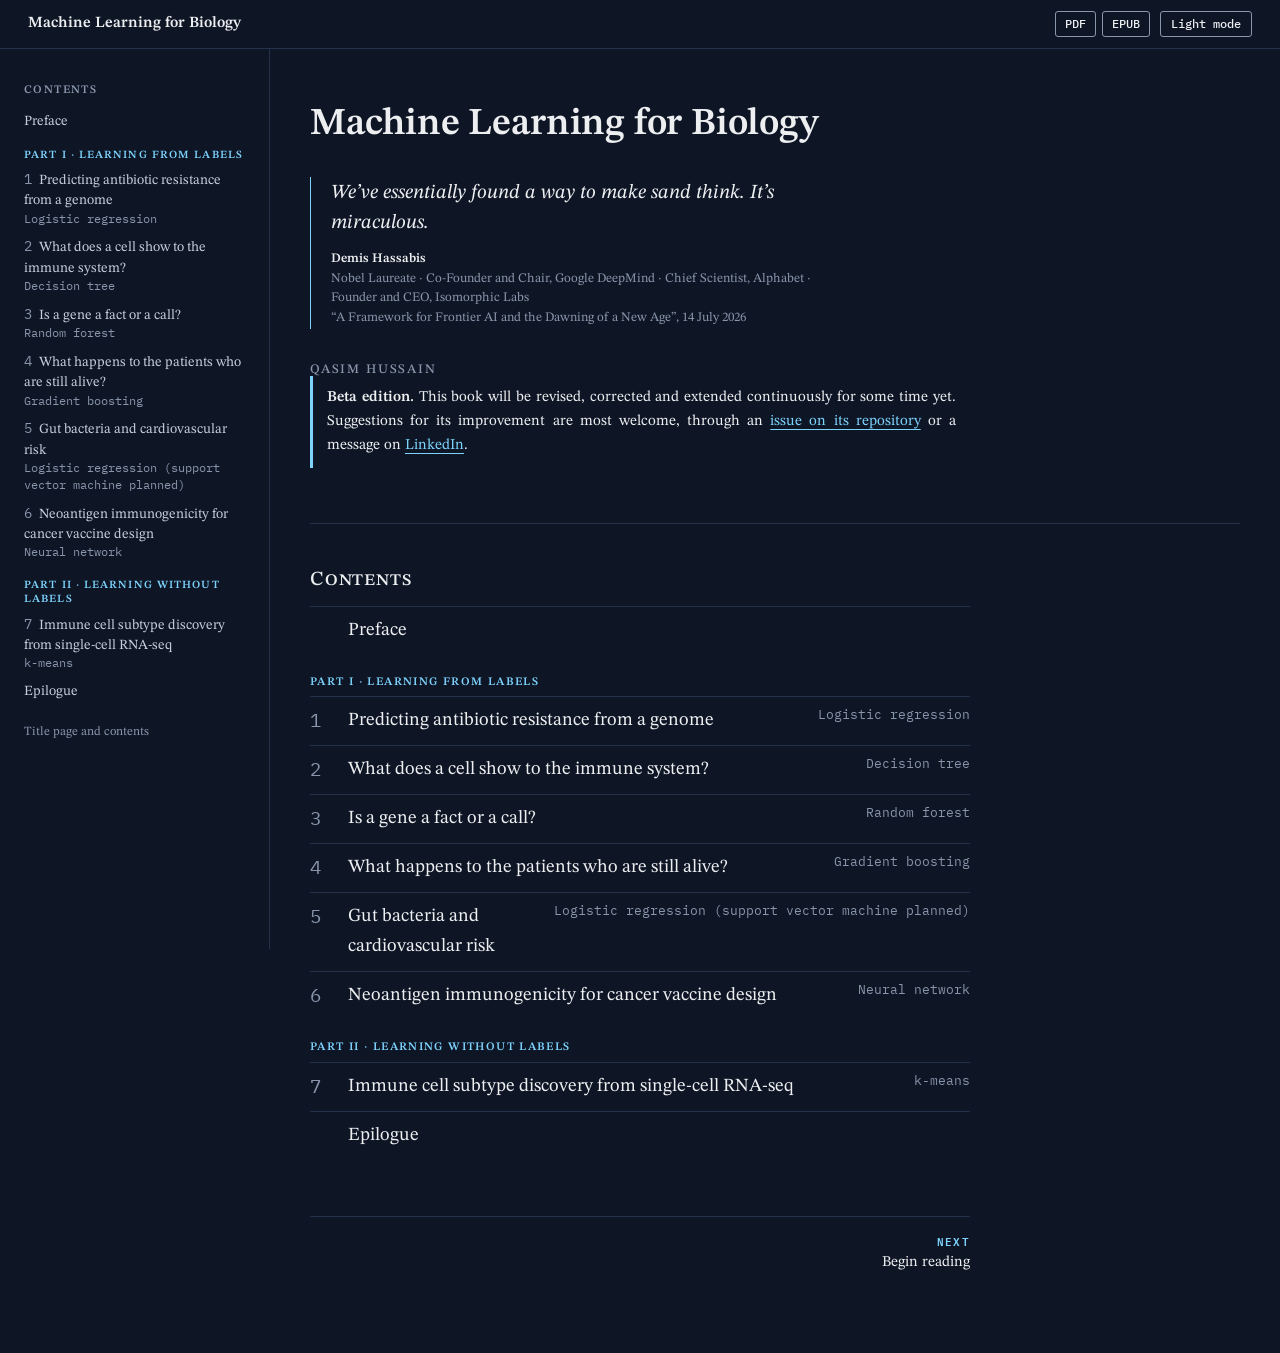
==== docs/index.html @ 68a1ff7d "update_book" ====
<!doctype html><html lang="en-GB" data-theme="dark"><head><meta charset="utf-8">
<meta name="viewport" content="width=device-width,initial-scale=1">
<title>Machine Learning for Biology</title>
<meta name="description" content="Machine Learning for Biology, a book by Qasim Hussain.">
<link rel="preconnect" href="https://fonts.googleapis.com"><link rel="preconnect" href="https://fonts.gstatic.com" crossorigin>
<link href="https://fonts.googleapis.com/css2?family=STIX+Two+Text:ital,wght@0,400..700;1,400&family=IBM+Plex+Mono:wght@400;500;600&display=swap" rel="stylesheet"><link rel="stylesheet" href="assets/book.css">
<script>(function(){var r=document.documentElement;try{var s=localStorage.getItem('mlb-theme');if(s)r.dataset.theme=s;}catch(e){}})();</script>
</head><body class="lay-sidebar hs-smallcaps justify">
<a class="skip" href="#main">Skip to the text</a>
<header class="topbar"><a class="tb-title" href="index.html">Machine Learning for Biology</a>
<div class="tb-right"><a class="tb-ed" href="machine-learning-for-biology.pdf" aria-label="Download the print edition, PDF (2 MB)" title="Download the print edition, PDF (2 MB)">PDF</a><a class="tb-ed" href="machine-learning-for-biology.epub" download aria-label="Download the e-book edition, EPUB (0 MB)" title="Download the e-book edition, EPUB (0 MB)">EPUB</a><button class="modebtn" type="button" aria-label="Switch to light mode">Light<span class="wide"> mode</span></button></div></header>
<div class="frame"><nav class="toc" aria-label="Contents"><details class="tocd" open><summary class="toch">Contents</summary><ol><li><a href="preface.html">Preface</a></li><li class="part">Part I · Learning from labels</li><li><a href="chapter-1.html"><span class="n">1</span> Predicting antibiotic resistance from a genome<span class="m">Logistic regression</span></a></li><li><a href="chapter-2.html"><span class="n">2</span> What does a cell show to the immune system?<span class="m">Decision tree</span></a></li><li><a href="chapter-3.html"><span class="n">3</span> Is a gene a fact or a call?<span class="m">Random forest</span></a></li><li><a href="chapter-4.html"><span class="n">4</span> What happens to the patients who are still alive?<span class="m">Gradient boosting</span></a></li><li><a href="chapter-5.html"><span class="n">5</span> Gut bacteria and cardiovascular risk<span class="m">Logistic regression (support vector machine planned)</span></a></li><li><a href="chapter-6.html"><span class="n">6</span> Neoantigen immunogenicity for cancer vaccine design<span class="m">Neural network</span></a></li><li class="part">Part II · Learning without labels</li><li><a href="chapter-7.html"><span class="n">7</span> Immune cell subtype discovery from single-cell RNA-seq<span class="m">k-means</span></a></li><li><a href="epilogue.html">Epilogue</a></li></ol><p class="tohome"><a href="index.html">Title page and contents</a></p></details></nav><main class="col" id="main"><section class="titlepage"><h1 class="tp-title">Machine Learning for Biology</h1>
<figure class="epigraph"><blockquote>We’ve essentially found a way to make sand think. It’s miraculous.</blockquote><figcaption><span class="who">Demis Hassabis</span>
<span class="role">Nobel Laureate · Co-Founder and Chair, Google DeepMind · Chief Scientist, Alphabet · Founder and CEO, Isomorphic Labs</span><span class="src">“A Framework for Frontier AI and the Dawning of a New Age”, 14 July 2026</span></figcaption></figure>
<p class="tp-author">Qasim Hussain</p><p class="tp-beta"><b>Beta edition.</b> This book will be revised, corrected and extended continuously for some time yet. Suggestions for its improvement are most welcome, through an <a href="https://github.com/Qasim-Hussain-Code/machine-learning-for-biology/issues">issue on its repository</a> or a message on <a href="https://www.linkedin.com/in/qasim--hussain">LinkedIn</a>.</p></section><hr class="tpbreak">
<section class="contents"><h2 class="ch">Contents</h2><ol><li><a href="preface.html"><span class="n"></span><span class="t">Preface</span></a></li><li class="part">Part I · Learning from labels</li><li><a href="chapter-1.html"><span class="n">1</span><span class="t">Predicting antibiotic resistance from a genome</span><span class="m">Logistic regression</span></a></li><li><a href="chapter-2.html"><span class="n">2</span><span class="t">What does a cell show to the immune system?</span><span class="m">Decision tree</span></a></li><li><a href="chapter-3.html"><span class="n">3</span><span class="t">Is a gene a fact or a call?</span><span class="m">Random forest</span></a></li><li><a href="chapter-4.html"><span class="n">4</span><span class="t">What happens to the patients who are still alive?</span><span class="m">Gradient boosting</span></a></li><li><a href="chapter-5.html"><span class="n">5</span><span class="t">Gut bacteria and cardiovascular risk</span><span class="m">Logistic regression (support vector machine planned)</span></a></li><li><a href="chapter-6.html"><span class="n">6</span><span class="t">Neoantigen immunogenicity for cancer vaccine design</span><span class="m">Neural network</span></a></li><li class="part">Part II · Learning without labels</li><li><a href="chapter-7.html"><span class="n">7</span><span class="t">Immune cell subtype discovery from single-cell RNA-seq</span><span class="m">k-means</span></a></li><li><a href="epilogue.html"><span class="n"></span><span class="t">Epilogue</span></a></li></ol></section><nav class="pn" aria-label="Previous and next"><span></span><a class="next" href="preface.html"><span>Next</span>Begin reading</a></nav></main></div>
<script src="assets/book.js"></script></body></html>
---- docs/assets/book.css ----
/* Machine Learning for Biology: web edition. Design study 29 (Navy night, STIX Two) with the sky accent.
   Dark by default; the toggle switches to the light palette. */
:root{--bg:#FFFFFF;--ink:#111111;--body:#25282B;--muted:#5F6368;--line:#DCDDDF;--accent:#036394;--onaccent:#FFFFFF;--panel:#F7F7F6;--tint:#EDF4F8;--codebg:#F6F6F5;--codeink:#1A1A1A;--codeline:#DCDDDF;--barmuted:#CDD0D4;--bar2:#55606B;--fh:'STIX Two Text',serif;--fb:'STIX Two Text',serif;--fm:'IBM Plex Mono',monospace;--fx:'STIX Two Text',serif;--fs:18.5px;--lh:1.62;--measure:660px;--tsz:38px;--osz:29px;--hsz:20px}
:root[data-theme="dark"]{--bg:#0E1626;--ink:#ECEEF0;--body:#C5CEDB;--muted:#8995AA;--line:#23314B;--accent:#7DD3FC;--onaccent:#0E1626;--panel:#131E33;--tint:#19293B;--codebg:#0A1120;--codeink:#E2E5E8;--codeline:#1C2840;--barmuted:#2E3B55;--bar2:#8995AA;color-scheme:dark}
/* Shared components for the fifty design studies. Each design sets the colour, font and size variables. */
*{box-sizing:border-box}
html{-webkit-text-size-adjust:100%}
body{margin:0;background:var(--bg);color:var(--body);font-family:var(--fb);font-size:var(--fs);line-height:var(--lh);
  font-kerning:normal;text-rendering:optimizeLegibility;font-variant-ligatures:common-ligatures;
  font-feature-settings:"onum" var(--onum,0)}
h1,h2,h3{font-family:var(--fh);color:var(--ink);font-weight:var(--hw,600);line-height:1.22}
code,pre{font-family:var(--fm)}
a{color:var(--accent)}
.justify .col p,.justify .sheet p,.justify .summary p{text-align:justify;hyphens:auto;-webkit-hyphens:auto}

/* top bar and contents */
.topbar{display:flex;gap:18px;align-items:center;padding:11px 28px;border-bottom:1px solid var(--line);
  font:13px/1.4 var(--fx);color:var(--muted);background:var(--bg);position:relative;z-index:2}
.tb-title{color:var(--ink);font-family:var(--fh);font-size:15.5px;font-weight:600}
.tb-tools{margin-left:auto;font-family:var(--fm);font-size:12px}
.toc{font-size:14px;line-height:1.45;color:var(--muted);font-family:var(--fx)}
.toc .toch{font:600 11.5px/1 var(--fx);letter-spacing:.12em;text-transform:uppercase;color:var(--muted);margin:0 0 14px}
.toc .part{font:600 11px/1.3 var(--fx);letter-spacing:.1em;text-transform:uppercase;color:var(--accent);margin:18px 0 6px}
.toc .fm{margin:4px 0;color:var(--body)}
.toc ol{list-style:none;margin:0;padding:0}
.toc li{margin:0 0 9px;color:var(--body)}
.toc li.on{color:var(--ink);font-weight:600}
.toc .n{font-family:var(--fm);color:var(--muted);margin-right:4px}
.toc .m{display:block;font:12px/1.4 var(--fm);color:var(--muted)}

/* title page and epigraph */
.titlepage{padding:52px 0 34px}
.tp-kicker{font:600 11.5px/1 var(--fx);letter-spacing:.14em;text-transform:uppercase;color:var(--accent);margin:0 0 16px}
.tp-title{font-size:var(--tsz);margin:0;letter-spacing:-.005em}
.tp-sub{font-family:var(--fh);font-style:italic;font-weight:400;font-size:calc(var(--tsz)*.46);color:var(--muted);margin:8px 0 20px}
.tp-author{font:15px/1 var(--fx);letter-spacing:.04em;color:var(--ink);margin:0 0 36px}
.tp-beta{margin:-12px 0 36px;padding:10px 14px;border-left:3px solid var(--accent);font-size:15px;line-height:1.6;color:var(--ink);max-width:62ch}
.tp-beta b{font-weight:600}
.epigraph{margin:0;max-width:540px;border-left:1px solid var(--accent);padding:2px 0 2px 20px}
.epigraph blockquote{margin:0;font-family:var(--fb);font-style:italic;font-size:1.08em;line-height:1.5;color:var(--ink)}
.epigraph figcaption{margin-top:10px;font-size:13px;line-height:1.5;color:var(--muted)}
.epigraph .who{display:block;color:var(--ink);font-weight:600;font-style:normal}
.epigraph .role,.epigraph .src{display:block}
.tpbreak{border:0;border-top:1px solid var(--line);margin:6px 0 44px}
/* paper-style title block: centred, as in an arXiv preprint */
.tp-paper{text-align:center;padding-top:44px}
.tp-paper .epigraph{margin:0 auto;border-left:0;padding:0;max-width:500px}
.tp-paper .tp-kicker{margin-bottom:12px}
.tp-centred{text-align:center}.tp-centred .epigraph{margin:0 auto;border-left:0;border-top:1px solid var(--line);padding:16px 0 0}

/* chapter opener */
.opener{margin:0 0 26px;position:relative}
.op-kicker{font:600 11.5px/1 var(--fx);letter-spacing:.12em;text-transform:uppercase;color:var(--accent);margin:0 0 10px}
.op-title{font-size:var(--osz);margin:0 0 8px}
.op-model{font:13px/1 var(--fm);color:var(--muted);margin:0 0 14px}
.op-question{font-family:var(--fb);font-style:italic;font-size:1.06em;color:var(--body);margin:0;max-width:36em}
.bignum{display:block;font-family:var(--fh);font-size:calc(var(--osz)*2.4);line-height:.9;color:var(--accent);margin-bottom:6px;font-weight:400}
.op-band{background:var(--panel);margin-left:-40px;margin-right:-40px;padding:34px 40px;border-bottom:1px solid var(--line)}
.op-rule .op-title{border-bottom:1px solid var(--ink);padding-bottom:12px}
.op-thick .op-title{border-bottom:2px solid var(--accent);padding-bottom:12px}
.op-smallcaps .op-title{font-variant:small-caps;letter-spacing:.03em;font-weight:500}
.op-centre{text-align:center}.op-centre .op-question{margin:0 auto}
.op-paper{text-align:center}.op-paper .op-question{margin:0 auto}
.mstrip{display:flex;gap:6px;list-style:none;padding:0;margin:0 0 16px}
.mstrip li{width:28px;height:28px;border:1px solid var(--line);border-radius:50%;display:grid;place-items:center;
  font:500 12px/1 var(--fm);color:var(--muted)}
.mstrip li.on{background:var(--accent);border-color:var(--accent);color:var(--onaccent)}

/* summary box (the chapter's abstract) */
.summary{margin:0 0 30px;max-width:var(--measure);padding:14px 0;border-top:1px solid var(--ink);border-bottom:1px solid var(--line);font-size:.94em}
.summary p{margin:0}
.sk{font:600 11.5px/1 var(--fx)!important;letter-spacing:.12em;text-transform:uppercase;color:var(--accent);margin:0 0 8px!important}
.tp-paper~.summary,.op-paper+.summary{margin-left:auto;margin-right:auto}

/* headings: five styles */
.col h2{font-size:var(--hsz);margin:38px 0 10px}
.hs-paper .col h2{font-family:var(--fx);font-weight:700;font-size:calc(var(--hsz)*.86)}
.hs-smallcaps .col h2{font-variant:small-caps;letter-spacing:.04em;font-weight:500}
.hs-centred .col h2{text-align:center;font-weight:500;font-style:italic}
.hs-mono .col h2{font-family:var(--fm);font-weight:600;font-size:calc(var(--hsz)*.8);letter-spacing:.01em}
.hs-runin .col h2{font-size:1em;font-weight:700;margin:30px 0 6px}

/* body */
.col p{margin:0 0 .95em;max-width:var(--measure)}
.note{font-size:13.5px;line-height:1.5;color:var(--muted);border-top:1px solid var(--line);padding-top:7px;margin:0 0 16px;max-width:var(--measure)}
.note b{color:var(--ink);font-weight:600}
.nbox{border:1px solid var(--line);border-left:3px solid var(--accent);background:var(--panel);padding:12px 16px;font-size:14px;color:var(--body)}
.nk{font:600 11px/1 var(--fx);letter-spacing:.12em;text-transform:uppercase;color:var(--accent);margin:0 0 6px}

/* rules box */
.rules{margin:26px 0;max-width:var(--measure)}
.rh{font:600 11.5px/1 var(--fx);letter-spacing:.12em;text-transform:uppercase;color:var(--accent);margin:0 0 10px!important}
.rule{display:grid;grid-template-columns:160px 1fr;gap:14px;padding:9px 0;border-top:1px solid var(--line)}
.rk{font:500 12.5px/1.45 var(--fm);color:var(--ink);margin:0!important;text-align:left!important}
.rv{margin:0!important;font-size:.92em;line-height:1.5}
.rs-box{border:1px solid var(--line);background:var(--panel);padding:18px 20px}
.rs-stamp{border:1px solid var(--accent);padding:18px 20px;position:relative}
.rs-stamp .rh{position:absolute;top:-8px;left:14px;background:var(--bg);padding:0 8px}
.rs-left{border-left:2px solid var(--accent);padding:2px 0 2px 18px}
.rs-tint{background:var(--tint);padding:18px 20px}
.rs-ledger .rule{grid-template-columns:1fr;gap:3px}
.rs-ledger{border-top:1px solid var(--ink);border-bottom:1px solid var(--ink);padding:12px 0}
.rs-table .rule{grid-template-columns:150px 1fr;border-top:1px solid var(--line)}
.rs-table{border-top:2px solid var(--ink);border-bottom:2px solid var(--ink);padding:0}
.rs-table .rh{padding-top:10px}

/* figure and listing */
.fig,.lst{margin:28px 0;max-width:calc(var(--measure) + 30px)}
.chart{width:100%;height:auto;display:block}
.chart .cl{font:12.5px var(--fb);fill:var(--body)}
.chart .cv{font:600 12.5px var(--fm);fill:var(--ink)}
.chart .ct{font:11px var(--fm);fill:var(--muted)}
.chart .grid{stroke:var(--line);stroke-width:1}
.b-muted{fill:var(--barmuted,var(--line))}.b-accent{fill:var(--accent)}.b-ink{fill:var(--bar2,var(--ink))}
figcaption{font-size:13.5px;line-height:1.5;color:var(--muted);margin-top:8px}
figcaption b{color:var(--ink)}
.lst figcaption{margin:0 0 8px}
.code{background:var(--codebg);color:var(--codeink);padding:16px 18px;overflow-x:auto;font-size:13px;line-height:1.55;margin:0;
  border:1px solid var(--codeline,var(--line))}
.fold summary{font:500 13px var(--fm);color:var(--accent);cursor:pointer;margin:0 0 8px}

/* end matter */
.endm{display:grid;grid-template-columns:1fr 1fr;gap:20px;margin:44px 0 28px;max-width:calc(var(--measure) + 30px)}
.endm>div{border-top:1px solid var(--ink);padding-top:10px;font-size:13.5px;line-height:1.5}
.endm p{margin:0 0 6px!important;text-align:left!important}
.eh{font:600 11.5px/1 var(--fx)!important;letter-spacing:.12em;text-transform:uppercase;color:var(--accent);margin:0 0 10px!important}
.lbl{font:12px var(--fm);color:var(--muted);margin-right:6px}
.dl{font:500 13px var(--fm);color:var(--accent)}
.endm code{font-size:12px;word-break:break-all}

/* phone */
@media (max-width:820px){
  body{font-size:calc(var(--fs) - .5px)}
  .topbar{padding:10px 16px;flex-wrap:wrap}.tb-tools{display:none}
  .titlepage{padding:32px 0 26px}
  .tp-title{font-size:calc(var(--tsz)*.78)}
  .op-title{font-size:calc(var(--osz)*.85)}
  .rule{grid-template-columns:1fr;gap:2px}
  .endm{grid-template-columns:1fr}
  .op-band{margin-left:-16px;margin-right:-16px;padding:22px 16px}
  .justify .col p{text-align:left}
}

/* title page: author once, at the foot */
.titlepage .tp-title{margin-bottom:30px}
.titlepage .tp-author{margin:34px 0 0;font:500 13px/1 var(--fx);letter-spacing:.14em;text-transform:uppercase;color:var(--muted)}
.tp-paper .tp-author,.tp-centred .tp-author{text-align:center;margin-left:auto;margin-right:auto}

/* light and dark toggle */
.modebtn{margin-left:14px;font:500 12px/1 var(--fm);color:var(--ink);background:transparent;border:1px solid var(--muted);
  padding:6px 10px;border-radius:3px;cursor:pointer}
.modebtn:hover{border-color:var(--accent);color:var(--accent)}
.modebtn:focus-visible{outline:2px solid var(--accent);outline-offset:2px}
.modebtn.floating{position:fixed;top:14px;right:16px;z-index:5;background:var(--bg)}
:root[data-theme="dark"] .lay-paged{background:#07090B}
:root[data-theme="dark"] .sheet{box-shadow:0 1px 3px rgba(0,0,0,.6)}
@media (max-width:820px){.modebtn{margin-left:auto}}
/* Eight layouts. Each collapses to one column on a phone, with the contents shown as a short list above the text. */
.frame{display:flex;gap:0;max-width:1440px;margin:0 auto}
.col{padding:0 40px 60px;flex:1;min-width:0}
/* sidebar: contents left, notes in the right margin */
.lay-sidebar .toc{width:270px;flex:0 0 270px;padding:36px 24px;border-right:1px solid var(--line);min-height:100vh}
.lay-sidebar .col{max-width:1040px}
.lay-sidebar .bodywrap{position:relative}
@media (min-width:1200px){
  .lay-sidebar .note,.lay-tufte .note{float:right;clear:right;width:230px;margin:4px -270px 12px 0;border-top:1px solid var(--line)}
  .lay-sidebar .bodywrap,.lay-tufte .bodywrap{padding-right:270px}
}
/* phone */
@media (max-width:820px){
  .frame{display:block}
  .col{padding:0 16px 40px}
  .lay-sidebar .toc,.lay-gitbook .toc,.lay-ladder .toc{width:auto;min-height:0;border-right:0;border-bottom:1px solid var(--line);
    padding:12px 16px}
  .lay-twopane .bodywrap{display:block}.lay-twopane .pane-r{position:static;padding-top:0}
  .lay-cards .hero,.lay-cards .cards{padding:0 16px}.lay-cards .cards{grid-template-columns:1fr 1fr}
  .desk{grid-template-columns:1fr;padding:16px 10px}.sheet{padding:40px 22px 46px;aspect-ratio:auto}
  .rhead{left:22px;right:22px}
}

/* book additions */
.skip{position:absolute;left:-9999px;top:8px;background:var(--bg);color:var(--accent);padding:8px 12px;z-index:9;border:1px solid var(--accent)}
.skip:focus{left:12px}
.topbar a.tb-title{text-decoration:none}
.modebtn{margin-left:14px;font:500 12px/1 var(--fm);color:var(--ink);background:transparent;border:1px solid var(--muted);
  padding:6px 10px;border-radius:3px;cursor:pointer}
.modebtn:hover{border-color:var(--accent);color:var(--accent)}
a:focus-visible,.modebtn:focus-visible{outline:2px solid var(--accent);outline-offset:2px}
.toc a{color:inherit;text-decoration:none;display:block}
.toc a:hover{color:var(--accent)}
.toc .toch a{color:var(--muted)}
.lay-sidebar .toc{position:sticky;top:0;align-self:flex-start;max-height:100vh;overflow:auto}
h1.op-title{font-size:var(--osz)}
.secno{font-family:var(--fm);font-size:.78em;color:var(--muted);margin-right:.35em;font-variant:normal;letter-spacing:0}
.rules p{margin:0;padding:9px 0;border-top:1px solid var(--line);font-size:.94em;line-height:1.5;text-align:left!important}
.rules p.rh{border-top:0;padding-top:0}
.rules p strong{display:block;font:500 12.5px/1.45 var(--fm);color:var(--ink);margin-bottom:3px}
.rules{border-top:1px solid var(--ink);border-bottom:1px solid var(--ink);padding:12px 0}
.fig{margin:30px 0}
.fig img{display:block;max-width:min(100%,560px);height:auto;border:1px solid var(--line)}
:root[data-theme="dark"] .fig img{opacity:.94}
.lst-cap{font-size:13.5px;color:var(--muted);margin:26px 0 8px!important}
.lst-cap b{color:var(--ink)}
.col pre{background:var(--codebg);color:var(--codeink);border:1px solid var(--codeline);padding:16px 18px;overflow-x:auto;font-size:13px;line-height:1.55;max-width:calc(var(--measure) + 30px)}
.col code{font-size:.86em}
.col pre code{font-size:inherit}
.prov{font-size:13.5px!important;color:var(--muted);font-style:italic;margin-top:36px!important;text-align:left!important}
.col h2#references+ol,.col h2#references+ul,.col h2#references~p{font-size:15px;text-align:left;padding-left:1.4em;text-indent:-1.4em}
.pn{display:grid;grid-template-columns:1fr 1fr;gap:20px;margin:56px 0 20px;padding-top:18px;border-top:1px solid var(--line);max-width:calc(var(--measure) + 30px)}
.pn a{text-decoration:none;color:var(--ink);font-size:15px;line-height:1.4}
.pn a span{display:block;font:600 11px/1 var(--fm);letter-spacing:.12em;text-transform:uppercase;color:var(--accent);margin-bottom:6px}
.pn .next{text-align:right}
.contents .ch{font-size:var(--hsz);font-variant:small-caps;letter-spacing:.04em;font-weight:500;margin:0 0 14px}
.contents ol{list-style:none;margin:0;padding:0;max-width:var(--measure)}
.contents li a{display:grid;grid-template-columns:28px 1fr auto;gap:10px;padding:9px 0;border-top:1px solid var(--line);text-decoration:none;color:var(--ink)}
.contents li a:hover .t{color:var(--accent)}
.contents .n{font-family:var(--fm);color:var(--muted)}
.contents .m{font:13px var(--fm);color:var(--muted)}
.contents li.part{font:600 11.5px/1 var(--fx);letter-spacing:.12em;text-transform:uppercase;color:var(--accent);padding:22px 0 8px}
.titlepage .tp-title{margin-bottom:30px}
.titlepage .tp-author{margin:34px 0 0;font:500 13px/1 var(--fx);letter-spacing:.14em;text-transform:uppercase;color:var(--muted)}
@media (max-width:820px){.modebtn{margin-left:auto}.pn{grid-template-columns:1fr}.pn .next{text-align:left}
  .contents li a{grid-template-columns:24px 1fr}.contents .m{grid-column:2}
  .lay-sidebar .toc{position:static;max-height:none;overflow:visible}}
@media print{.topbar,.toc,.pn,.modebtn,.skip{display:none}.frame{display:block}.col{padding:0}}
.col>.opener:first-child{margin-top:52px}
@media (max-width:820px){.col>.opener:first-child{margin-top:28px}}

/* review fixes, October 2026 */
.col p{text-wrap:pretty}
.justify .col .note p,.justify .col aside p{text-align:left;hyphens:manual;-webkit-hyphens:manual}
.nw{white-space:nowrap}
.tocd>summary{list-style:none;cursor:default}
.tocd>summary::-webkit-details-marker{display:none}
.toc .tohome{margin:22px 0 0;font-size:12.5px}
.toc .tohome a{color:var(--muted)}
.toc .secs{list-style:none;margin:8px 0 4px;padding:0 0 0 2px;border-left:1px solid var(--line)}
.toc .secs li{margin:0 0 5px;padding-left:10px;font-size:12.5px;line-height:1.35;font-weight:400;color:var(--body)}
.toc .secs .sn{font-family:var(--fm);font-size:11px;color:var(--muted);margin-right:6px}
@media (max-width:820px){
  .tocd>summary{cursor:pointer;display:flex;align-items:center;gap:8px;margin:0}
  .tocd>summary::after{content:"Show";font:500 11px/1 var(--fm);letter-spacing:.04em;text-transform:none;color:var(--accent);
    border:1px solid var(--line);border-radius:3px;padding:4px 7px;margin-left:auto}
  .tocd[open]>summary::after{content:"Hide"}
  .tocd[open]>summary{margin-bottom:12px}
  .toc .secs{display:none}
}
.fig{max-width:var(--measure)}
/* every figure fills the text column, tall or square, and opens full size on a click */
.fig .figlink{display:block;width:100%;cursor:zoom-in}
.fig img{width:100%;max-width:100%;max-height:none;height:auto;margin:0}
/* code listings fold away under their caption and open on a click */
details.lst{margin:26px 0 28px;max-width:calc(var(--measure) + 30px)}
details.lst>summary{display:flex;align-items:flex-start;gap:14px;list-style:none;cursor:pointer;margin:0!important;padding:11px 16px;
  font-size:13.5px;line-height:1.5;color:var(--muted);background:var(--codebg);border:1px solid var(--codeline,var(--line))}
details.lst>summary .lt{flex:1;min-width:0}
details.lst>summary::-webkit-details-marker{display:none}
details.lst>summary::after{content:"Show code";flex:none;margin-top:1px;padding:1px 8px;font:500 11.5px/1.6 var(--fm);
  color:var(--accent);border:1px solid var(--line);border-radius:3px;white-space:nowrap}
details.lst[open]>summary::after{content:"Hide code"}
details.lst>summary:hover::after{border-color:var(--accent)}
details.lst>summary:focus-visible{outline:2px solid var(--accent);outline-offset:2px}
details.lst>summary b{color:var(--ink)}
details.lst[open]>summary{border-bottom-color:transparent}
details.lst>pre{margin:0;border-top:0}
.fig figcaption{max-width:var(--measure)}
:root[data-theme="dark"] .fig .figlink{background:var(--panel);padding:8px;border:1px solid var(--line);border-radius:6px}
:root[data-theme="dark"] .fig img{opacity:1;filter:brightness(.9);border-color:transparent}
.col pre{margin:0 0 28px;
  background:linear-gradient(to right,var(--codebg) 30%,transparent) left/40px 100% no-repeat local,
             linear-gradient(to left,var(--codebg) 30%,transparent) right/40px 100% no-repeat local,
             radial-gradient(farthest-side at 0 50%,rgba(0,0,0,.28),transparent) left/12px 100% no-repeat scroll,
             radial-gradient(farthest-side at 100% 50%,rgba(0,0,0,.28),transparent) right/12px 100% no-repeat scroll,
             var(--codebg)}
.col pre:focus-visible{outline:2px solid var(--accent);outline-offset:2px}
@media (max-width:820px){.col pre{font-size:12px}}
.endm,.pn{max-width:var(--measure)}
.titlepage .tp-pdf{margin:14px 0 0;font-size:14px}
.titlepage .tp-pdf a{color:var(--accent)}
/* top bar: editions and the theme switch, top right on every page */
.tb-right{margin-left:auto;display:flex;align-items:center;gap:6px}
.tb-ed{font:500 12px/1 var(--fm);color:var(--ink);text-decoration:none;border:1px solid var(--muted);border-radius:3px;padding:6px 9px}
.tb-ed:hover{border-color:var(--accent);color:var(--accent)}
.tb-ed:focus-visible{outline:2px solid var(--accent);outline-offset:2px}
.tb-right .modebtn{margin-left:4px}
@media (max-width:820px){
  .tb-title{font-size:14.5px}
  .tb-right{gap:5px}
  .tb-ed,.tb-right .modebtn{padding:5px 7px;font-size:11.5px}
  .tb-right .modebtn{margin-left:2px}
  .modebtn .wide{display:none}
}
/* final review fixes */
.rules p.rh{font-size:11.5px!important;line-height:1!important;padding:0 0 10px!important}
.summary p:last-child{margin-bottom:0}
.endm a,.col a{text-underline-offset:4px}
.endm a code,.endm a{text-decoration-thickness:1px}
/* drawn figures (SVG, placed in the page by the build): every colour comes from these classes, so figures follow the theme */
:root{--f-ink:#111111;--f-mute:#5F6368;--f-line:#D5D7DA;--f-acc:#036394;--f-acc2:#B45309;--f-bad:#B91C1C;--f-panel:#F2F5F8;--f-bg:#FFFFFF}
:root[data-theme="dark"]{--f-ink:#ECEEF0;--f-mute:#93A0B5;--f-line:#2C3C59;--f-acc:#7DD3FC;--f-acc2:#F6AD55;--f-bad:#FCA5A5;--f-panel:#16223A;--f-bg:#0E1626}
.figsvg{display:block;width:100%;height:auto;max-width:640px;margin:0 auto;overflow:visible}
.figsvg .fi{fill:var(--f-ink)}.figsvg .fm{fill:var(--f-mute)}.figsvg .fl{fill:var(--f-line)}.figsvg .fa{fill:var(--f-acc)}
.figsvg .fa2{fill:var(--f-acc2)}.figsvg .fb{fill:var(--f-bad)}.figsvg .fp{fill:var(--f-panel)}.figsvg .fbg{fill:var(--f-bg)}.figsvg .fn{fill:none}
.figsvg .si{stroke:var(--f-ink)}.figsvg .sm{stroke:var(--f-mute)}.figsvg .sl{stroke:var(--f-line)}.figsvg .sa{stroke:var(--f-acc)}
.figsvg .sa2{stroke:var(--f-acc2)}.figsvg .sb{stroke:var(--f-bad)}
.figsvg text{font-family:'STIX Two Text','STIXGeneral',Georgia,serif}
.figsvg .num,.figsvg .num text{font-family:'IBM Plex Mono',Consolas,monospace}
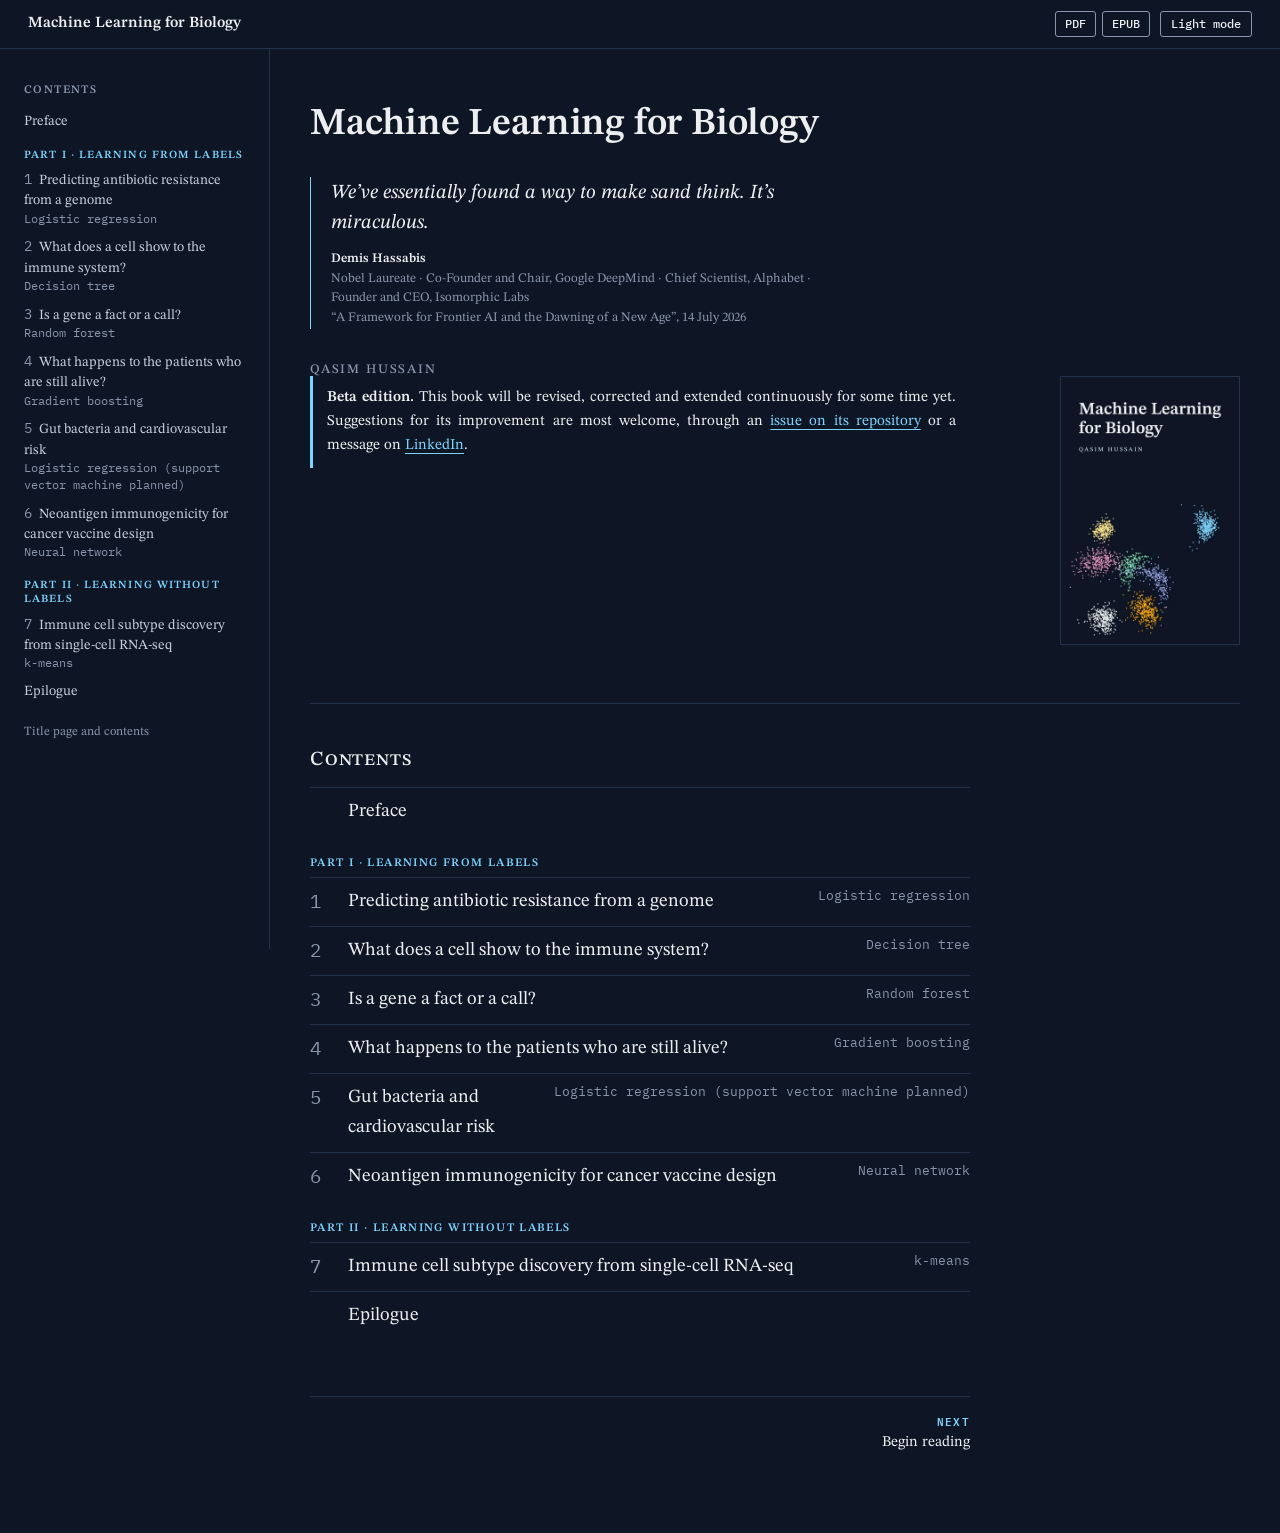
==== commit b85ffa4e: "book_card_cover" ====
--- a/docs/index.html
+++ b/docs/index.html
@@ -2,16 +2,27 @@
 <meta name="viewport" content="width=device-width,initial-scale=1">
 <title>Machine Learning for Biology</title>
 <meta name="description" content="Machine Learning for Biology, a book by Qasim Hussain.">
+<link rel="canonical" href="https://qasim-hussain-code.github.io/machine-learning-for-biology/">
+<meta property="og:type" content="book">
+<meta property="og:site_name" content="Machine Learning for Biology">
+<meta property="og:title" content="Machine Learning for Biology">
+<meta property="og:description" content="Machine Learning for Biology, a book by Qasim Hussain. Beta edition.">
+<meta property="og:url" content="https://qasim-hussain-code.github.io/machine-learning-for-biology/">
+<meta property="og:locale" content="en_GB">
+<meta property="og:image" content="https://qasim-hussain-code.github.io/machine-learning-for-biology/assets/share-card.jpg">
+<meta property="og:image:width" content="1200"><meta property="og:image:height" content="630">
+<meta property="og:image:alt" content="The cover of Machine Learning for Biology by Qasim Hussain, beside its title.">
+<meta name="twitter:card" content="summary_large_image">
 <link rel="preconnect" href="https://fonts.googleapis.com"><link rel="preconnect" href="https://fonts.gstatic.com" crossorigin>
 <link href="https://fonts.googleapis.com/css2?family=STIX+Two+Text:ital,wght@0,400..700;1,400&family=IBM+Plex+Mono:wght@400;500;600&display=swap" rel="stylesheet"><link rel="stylesheet" href="assets/book.css">
 <script>(function(){var r=document.documentElement;try{var s=localStorage.getItem('mlb-theme');if(s)r.dataset.theme=s;}catch(e){}})();</script>
 </head><body class="lay-sidebar hs-smallcaps justify">
 <a class="skip" href="#main">Skip to the text</a>
 <header class="topbar"><a class="tb-title" href="index.html">Machine Learning for Biology</a>
-<div class="tb-right"><a class="tb-ed" href="machine-learning-for-biology.pdf" aria-label="Download the print edition, PDF (2 MB)" title="Download the print edition, PDF (2 MB)">PDF</a><a class="tb-ed" href="machine-learning-for-biology.epub" download aria-label="Download the e-book edition, EPUB (0 MB)" title="Download the e-book edition, EPUB (0 MB)">EPUB</a><button class="modebtn" type="button" aria-label="Switch to light mode">Light<span class="wide"> mode</span></button></div></header>
+<div class="tb-right"><a class="tb-ed" href="machine-learning-for-biology.pdf" aria-label="Download the print edition, PDF (2.1 MB)" title="Download the print edition, PDF (2.1 MB)">PDF</a><a class="tb-ed" href="machine-learning-for-biology.epub" download aria-label="Download the e-book edition, EPUB (0.5 MB)" title="Download the e-book edition, EPUB (0.5 MB)">EPUB</a><button class="modebtn" type="button" aria-label="Switch to light mode">Light<span class="wide"> mode</span></button></div></header>
 <div class="frame"><nav class="toc" aria-label="Contents"><details class="tocd" open><summary class="toch">Contents</summary><ol><li><a href="preface.html">Preface</a></li><li class="part">Part I · Learning from labels</li><li><a href="chapter-1.html"><span class="n">1</span> Predicting antibiotic resistance from a genome<span class="m">Logistic regression</span></a></li><li><a href="chapter-2.html"><span class="n">2</span> What does a cell show to the immune system?<span class="m">Decision tree</span></a></li><li><a href="chapter-3.html"><span class="n">3</span> Is a gene a fact or a call?<span class="m">Random forest</span></a></li><li><a href="chapter-4.html"><span class="n">4</span> What happens to the patients who are still alive?<span class="m">Gradient boosting</span></a></li><li><a href="chapter-5.html"><span class="n">5</span> Gut bacteria and cardiovascular risk<span class="m">Logistic regression (support vector machine planned)</span></a></li><li><a href="chapter-6.html"><span class="n">6</span> Neoantigen immunogenicity for cancer vaccine design<span class="m">Neural network</span></a></li><li class="part">Part II · Learning without labels</li><li><a href="chapter-7.html"><span class="n">7</span> Immune cell subtype discovery from single-cell RNA-seq<span class="m">k-means</span></a></li><li><a href="epilogue.html">Epilogue</a></li></ol><p class="tohome"><a href="index.html">Title page and contents</a></p></details></nav><main class="col" id="main"><section class="titlepage"><h1 class="tp-title">Machine Learning for Biology</h1>
 <figure class="epigraph"><blockquote>We’ve essentially found a way to make sand think. It’s miraculous.</blockquote><figcaption><span class="who">Demis Hassabis</span>
 <span class="role">Nobel Laureate · Co-Founder and Chair, Google DeepMind · Chief Scientist, Alphabet · Founder and CEO, Isomorphic Labs</span><span class="src">“A Framework for Frontier AI and the Dawning of a New Age”, 14 July 2026</span></figcaption></figure>
-<p class="tp-author">Qasim Hussain</p><p class="tp-beta"><b>Beta edition.</b> This book will be revised, corrected and extended continuously for some time yet. Suggestions for its improvement are most welcome, through an <a href="https://github.com/Qasim-Hussain-Code/machine-learning-for-biology/issues">issue on its repository</a> or a message on <a href="https://www.linkedin.com/in/qasim--hussain">LinkedIn</a>.</p></section><hr class="tpbreak">
+<p class="tp-author">Qasim Hussain</p><figure class="tp-cover"><img src="assets/cover-web.webp" width="400" height="600" alt="The cover of Machine Learning for Biology by Qasim Hussain."></figure><p class="tp-beta"><b>Beta edition.</b> This book will be revised, corrected and extended continuously for some time yet. Suggestions for its improvement are most welcome, through an <a href="https://github.com/Qasim-Hussain-Code/machine-learning-for-biology/issues">issue on its repository</a> or a message on <a href="https://www.linkedin.com/in/qasim--hussain">LinkedIn</a>.</p></section><hr class="tpbreak">
 <section class="contents"><h2 class="ch">Contents</h2><ol><li><a href="preface.html"><span class="n"></span><span class="t">Preface</span></a></li><li class="part">Part I · Learning from labels</li><li><a href="chapter-1.html"><span class="n">1</span><span class="t">Predicting antibiotic resistance from a genome</span><span class="m">Logistic regression</span></a></li><li><a href="chapter-2.html"><span class="n">2</span><span class="t">What does a cell show to the immune system?</span><span class="m">Decision tree</span></a></li><li><a href="chapter-3.html"><span class="n">3</span><span class="t">Is a gene a fact or a call?</span><span class="m">Random forest</span></a></li><li><a href="chapter-4.html"><span class="n">4</span><span class="t">What happens to the patients who are still alive?</span><span class="m">Gradient boosting</span></a></li><li><a href="chapter-5.html"><span class="n">5</span><span class="t">Gut bacteria and cardiovascular risk</span><span class="m">Logistic regression (support vector machine planned)</span></a></li><li><a href="chapter-6.html"><span class="n">6</span><span class="t">Neoantigen immunogenicity for cancer vaccine design</span><span class="m">Neural network</span></a></li><li class="part">Part II · Learning without labels</li><li><a href="chapter-7.html"><span class="n">7</span><span class="t">Immune cell subtype discovery from single-cell RNA-seq</span><span class="m">k-means</span></a></li><li><a href="epilogue.html"><span class="n"></span><span class="t">Epilogue</span></a></li></ol></section><nav class="pn" aria-label="Previous and next"><span></span><a class="next" href="preface.html"><span>Next</span>Begin reading</a></nav></main></div>
 <script src="assets/book.js"></script></body></html>
--- a/docs/assets/book.css
+++ b/docs/assets/book.css
@@ -35,6 +35,12 @@
 .tp-sub{font-family:var(--fh);font-style:italic;font-weight:400;font-size:calc(var(--tsz)*.46);color:var(--muted);margin:8px 0 20px}
 .tp-author{font:15px/1 var(--fx);letter-spacing:.04em;color:var(--ink);margin:0 0 36px}
 .tp-beta{margin:-12px 0 36px;padding:10px 14px;border-left:3px solid var(--accent);font-size:15px;line-height:1.6;color:var(--ink);max-width:62ch}
+/* the cover sits beside the beta notice, as a note to the title page rather than its opening; on a phone it
+   stands alone above the notice, since a column of text beside it would be too narrow to read */
+.tp-cover{float:right;width:180px;margin:0 0 18px 28px}
+.tp-cover img{display:block;width:100%;height:auto;border:1px solid var(--line)}
+.titlepage::after{content:"";display:table;clear:both}
+@media (max-width:600px){.tp-cover{float:none;width:160px;margin:18px 0 28px}}
 .tp-beta b{font-weight:600}
 .epigraph{margin:0;max-width:540px;border-left:1px solid var(--accent);padding:2px 0 2px 20px}
 .epigraph blockquote{margin:0;font-family:var(--fb);font-style:italic;font-size:1.08em;line-height:1.5;color:var(--ink)}
